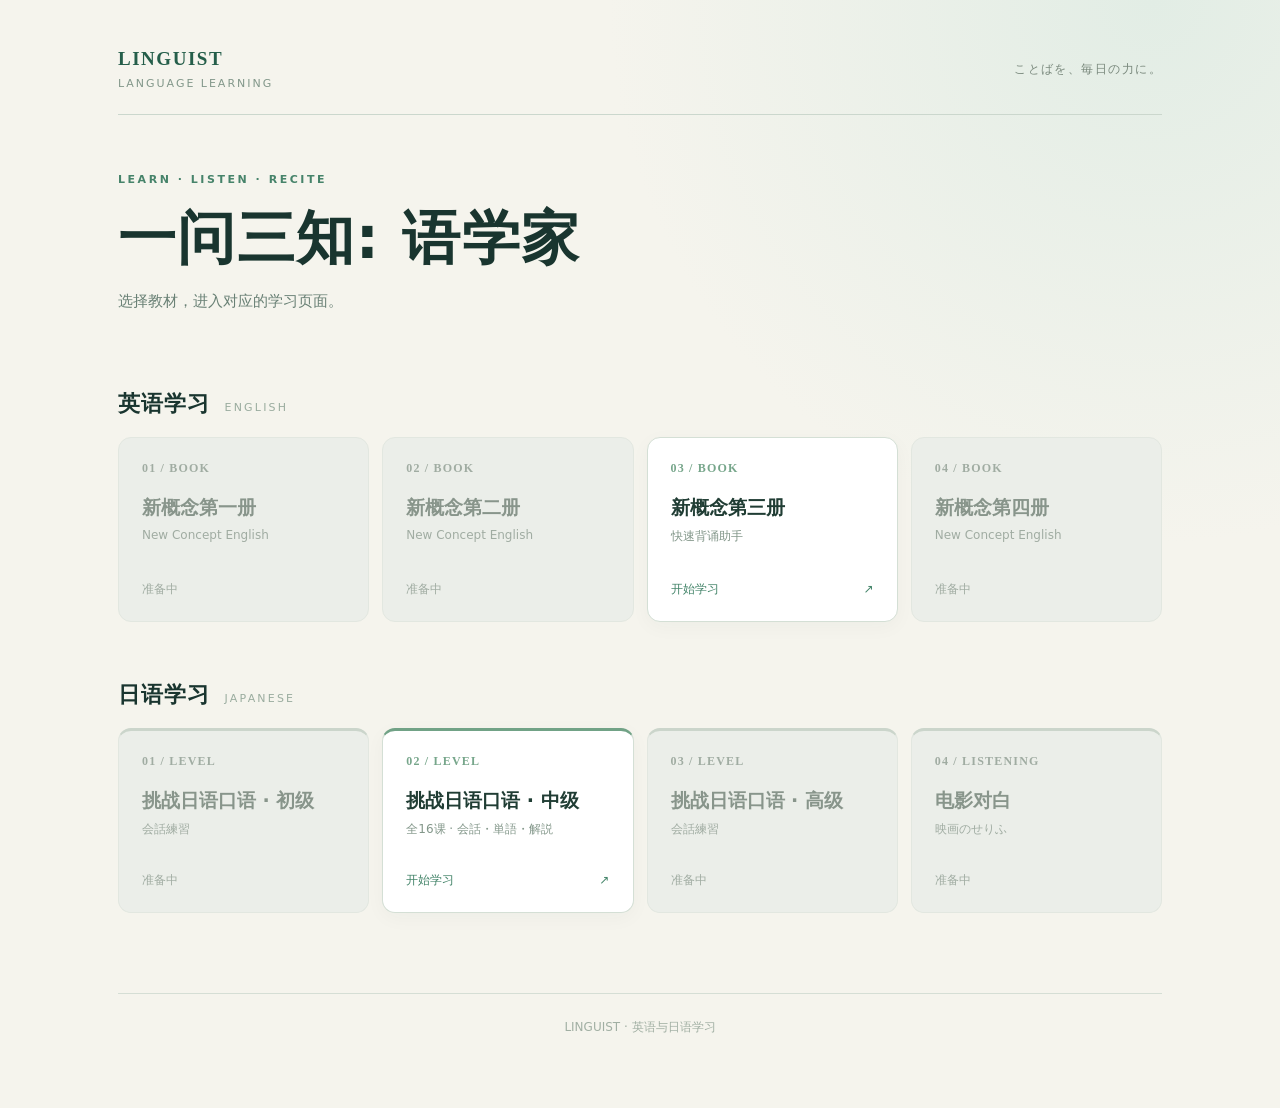
==== index.html @ cd618f9c "Add Japanese intermediate frontend index.html" ====
<!doctype html>
<html lang="zh-CN">
<head>
  <meta charset="utf-8">
  <meta name="viewport" content="width=device-width, initial-scale=1">
  <meta name="color-scheme" content="light">
  <title>一问三知: 语学家</title>
  <style>
    :root{font-family:"Segoe UI","Microsoft YaHei",system-ui,sans-serif;color:#19352f;background:#f5f4ed}
    *{box-sizing:border-box}
    body{margin:0;min-height:100vh;background:radial-gradient(circle at 90% 0%,#e2ede5 0,transparent 34%),#f5f4ed}
    .page{max-width:1100px;margin:auto;padding:48px 28px 72px}
    header{display:flex;justify-content:space-between;align-items:center;gap:20px;border-bottom:1px solid #cbd7cd;padding-bottom:23px}
    .brand{font:700 19px/1.2 Georgia,serif;letter-spacing:.08em;color:#255e4a}
    .brand span{display:block;margin-top:6px;font:500 11px/1.3 system-ui,sans-serif;letter-spacing:.18em;color:#82978a}
    .header-note{color:#7a897d;font-size:12px;letter-spacing:.12em}
    .hero{padding:58px 0 53px}
    .eyebrow{font-size:11px;font-weight:700;letter-spacing:.23em;color:#46836a}
    h1{margin:18px 0 15px;font-size:clamp(34px,5vw,58px);line-height:1.18;letter-spacing:.025em}
    .hero p{margin:0;color:#698075;line-height:1.8;font-size:15px}
    .section{margin-top:21px}
    .section-head{display:flex;align-items:baseline;gap:15px;margin-bottom:18px}
    .section-head h2{margin:0;font-size:22px;letter-spacing:.04em}
    .section-head span{font-size:11px;letter-spacing:.2em;color:#9aac9f}
    .grid{display:grid;grid-template-columns:repeat(4,minmax(0,1fr));gap:13px}
    .card{min-height:185px;padding:23px;border:1px solid #d4dfd5;border-radius:13px;background:#fff;display:flex;flex-direction:column;justify-content:space-between;text-decoration:none;color:#203d34;box-shadow:0 5px 20px rgba(28,69,49,.035)}
    .card .number{font:600 12px/1.2 Georgia,serif;color:#77a68b;letter-spacing:.1em}
    .card h3{font-size:19px;line-height:1.35;margin:20px 0 7px}
    .card .subtitle{font-size:12px;color:#83978a}
    .card .foot{display:flex;justify-content:space-between;align-items:center;font-size:12px;color:#438469}
    a.card{transition:transform .18s,box-shadow .18s,border-color .18s}
    a.card:hover,a.card:focus-visible{transform:translateY(-4px);border-color:#79aa8d;box-shadow:0 13px 30px rgba(28,69,49,.11);outline:none}
    .disabled{background:#ebeee9;border-color:#e2e7e0;color:#88958b;box-shadow:none;cursor:default}
    .disabled .number,.disabled .subtitle,.disabled .foot{color:#a0aca2}
    .japanese{margin-top:58px}
    .japanese .card{border-top:3px solid #71a286}
    .japanese .disabled{border-top-color:#cbd5cb}
    footer{margin-top:80px;border-top:1px solid #d5ded5;padding-top:25px;color:#a1afa3;font-size:12px;text-align:center}
    @media(max-width:850px){.grid{grid-template-columns:repeat(2,minmax(0,1fr))}}
    @media(max-width:520px){.page{padding:28px 18px 44px}.hero{padding:44px 0 34px}.hero p{font-size:14px}.grid{grid-template-columns:1fr}.card{min-height:138px}.section-head h2{font-size:20px}.japanese{margin-top:45px}.header-note{display:none}footer{margin-top:55px}}
  </style>
</head>
<body>
  <div class="page">
    <header><div class="brand">LINGUIST<span>LANGUAGE LEARNING</span></div><div class="header-note">ことばを、毎日の力に。</div></header>
    <main>
      <div class="hero"><div class="eyebrow">LEARN · LISTEN · RECITE</div><h1>一问三知: 语学家</h1><p>选择教材，进入对应的学习页面。</p></div>
      <section class="section" aria-labelledby="english-title">
        <div class="section-head"><h2 id="english-title">英语学习</h2><span>ENGLISH</span></div>
        <div class="grid">
          <div class="card disabled" aria-disabled="true"><div><div class="number">01 / BOOK</div><h3>新概念第一册</h3><div class="subtitle">New Concept English</div></div><div class="foot">准备中</div></div>
          <div class="card disabled" aria-disabled="true"><div><div class="number">02 / BOOK</div><h3>新概念第二册</h3><div class="subtitle">New Concept English</div></div><div class="foot">准备中</div></div>
          <a class="card" href="../Linguist/Engrecite.html" aria-label="打开新概念第三册"><div><div class="number">03 / BOOK</div><h3>新概念第三册</h3><div class="subtitle">快速背诵助手</div></div><div class="foot"><span>开始学习</span><span aria-hidden="true">↗</span></div></a>
          <div class="card disabled" aria-disabled="true"><div><div class="number">04 / BOOK</div><h3>新概念第四册</h3><div class="subtitle">New Concept English</div></div><div class="foot">准备中</div></div>
        </div>
      </section>
      <section class="section japanese" aria-labelledby="japanese-title">
        <div class="section-head"><h2 id="japanese-title">日语学习</h2><span>JAPANESE</span></div>
        <div class="grid">
          <div class="card disabled" aria-disabled="true"><div><div class="number">01 / LEVEL</div><h3>挑战日语口语 · 初级</h3><div class="subtitle">会話練習</div></div><div class="foot">准备中</div></div>
          <a class="card" href="../Linguist/" aria-label="打开挑战日语口语中级"><div><div class="number">02 / LEVEL</div><h3>挑战日语口语 · 中级</h3><div class="subtitle">全16课 · 会話・単語・解説</div></div><div class="foot"><span>开始学习</span><span aria-hidden="true">↗</span></div></a>
          <div class="card disabled" aria-disabled="true"><div><div class="number">03 / LEVEL</div><h3>挑战日语口语 · 高级</h3><div class="subtitle">会話練習</div></div><div class="foot">准备中</div></div>
          <div class="card disabled" aria-disabled="true"><div><div class="number">04 / LISTENING</div><h3>电影对白</h3><div class="subtitle">映画のせりふ</div></div><div class="foot">准备中</div></div>
        </div>
      </section>
    </main>
    <footer>LINGUIST · 英语与日语学习</footer>
  </div>
</body>
</html>
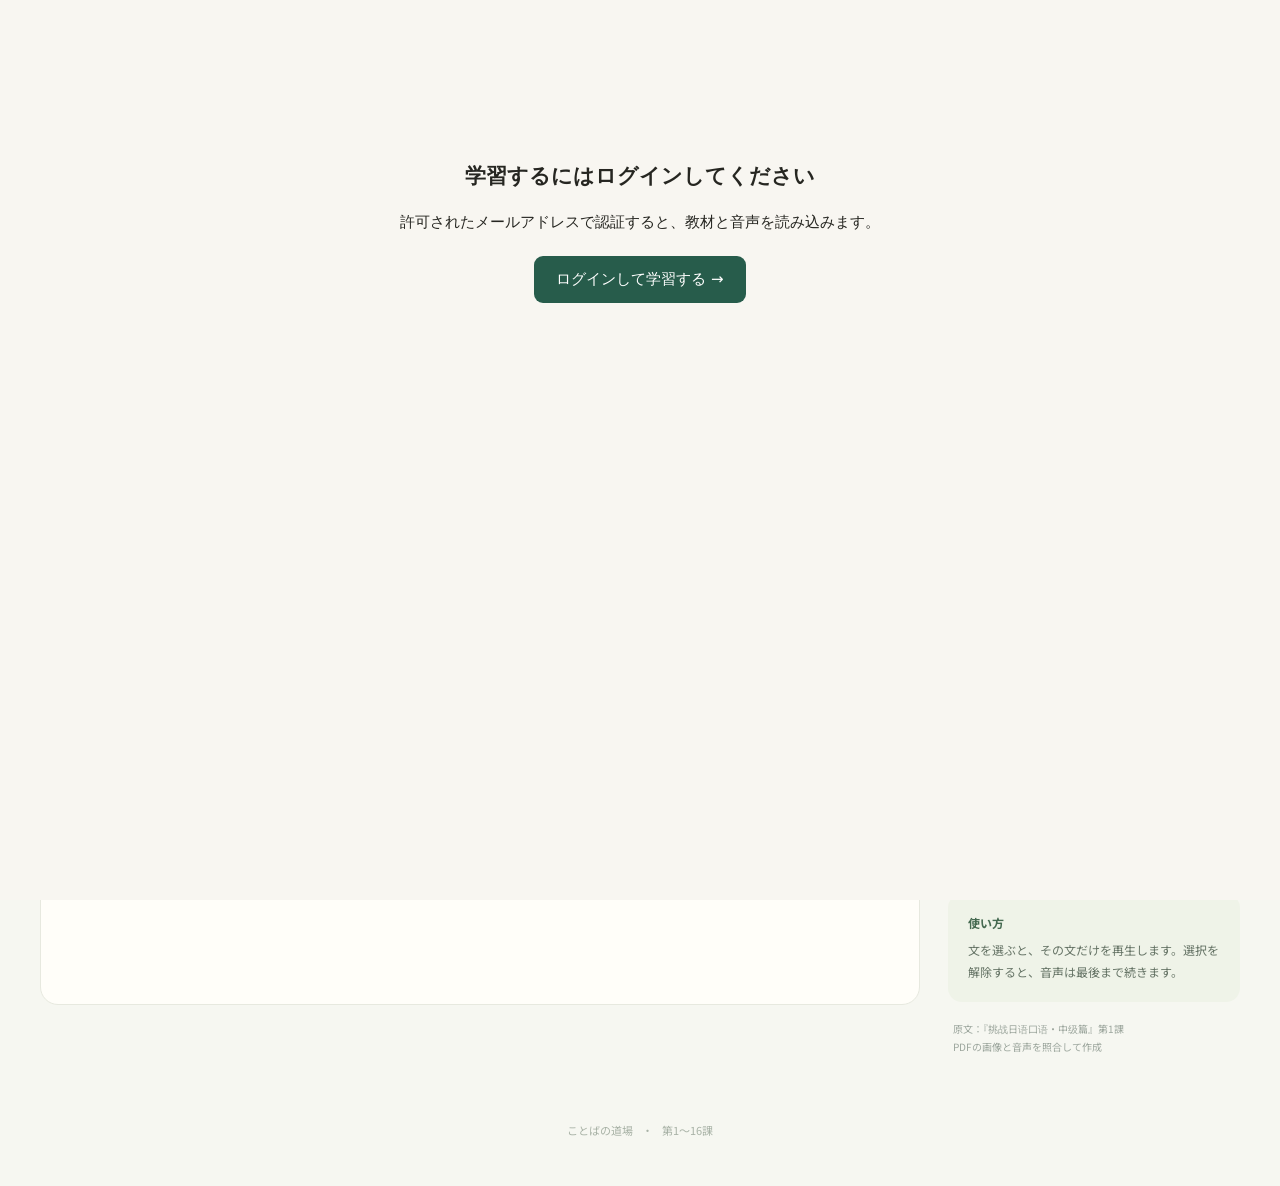
==== commit f37728a6: "Fix Japanese course entry page" ====
--- a/index.html
+++ b/index.html
@@ -1,71 +1,86 @@
 <!doctype html>
-<html lang="zh-CN">
+<html lang="ja">
 <head>
   <meta charset="utf-8">
   <meta name="viewport" content="width=device-width, initial-scale=1">
-  <meta name="color-scheme" content="light">
-  <title>一问三知: 语学家</title>
-  <style>
-    :root{font-family:"Segoe UI","Microsoft YaHei",system-ui,sans-serif;color:#19352f;background:#f5f4ed}
-    *{box-sizing:border-box}
-    body{margin:0;min-height:100vh;background:radial-gradient(circle at 90% 0%,#e2ede5 0,transparent 34%),#f5f4ed}
-    .page{max-width:1100px;margin:auto;padding:48px 28px 72px}
-    header{display:flex;justify-content:space-between;align-items:center;gap:20px;border-bottom:1px solid #cbd7cd;padding-bottom:23px}
-    .brand{font:700 19px/1.2 Georgia,serif;letter-spacing:.08em;color:#255e4a}
-    .brand span{display:block;margin-top:6px;font:500 11px/1.3 system-ui,sans-serif;letter-spacing:.18em;color:#82978a}
-    .header-note{color:#7a897d;font-size:12px;letter-spacing:.12em}
-    .hero{padding:58px 0 53px}
-    .eyebrow{font-size:11px;font-weight:700;letter-spacing:.23em;color:#46836a}
-    h1{margin:18px 0 15px;font-size:clamp(34px,5vw,58px);line-height:1.18;letter-spacing:.025em}
-    .hero p{margin:0;color:#698075;line-height:1.8;font-size:15px}
-    .section{margin-top:21px}
-    .section-head{display:flex;align-items:baseline;gap:15px;margin-bottom:18px}
-    .section-head h2{margin:0;font-size:22px;letter-spacing:.04em}
-    .section-head span{font-size:11px;letter-spacing:.2em;color:#9aac9f}
-    .grid{display:grid;grid-template-columns:repeat(4,minmax(0,1fr));gap:13px}
-    .card{min-height:185px;padding:23px;border:1px solid #d4dfd5;border-radius:13px;background:#fff;display:flex;flex-direction:column;justify-content:space-between;text-decoration:none;color:#203d34;box-shadow:0 5px 20px rgba(28,69,49,.035)}
-    .card .number{font:600 12px/1.2 Georgia,serif;color:#77a68b;letter-spacing:.1em}
-    .card h3{font-size:19px;line-height:1.35;margin:20px 0 7px}
-    .card .subtitle{font-size:12px;color:#83978a}
-    .card .foot{display:flex;justify-content:space-between;align-items:center;font-size:12px;color:#438469}
-    a.card{transition:transform .18s,box-shadow .18s,border-color .18s}
-    a.card:hover,a.card:focus-visible{transform:translateY(-4px);border-color:#79aa8d;box-shadow:0 13px 30px rgba(28,69,49,.11);outline:none}
-    .disabled{background:#ebeee9;border-color:#e2e7e0;color:#88958b;box-shadow:none;cursor:default}
-    .disabled .number,.disabled .subtitle,.disabled .foot{color:#a0aca2}
-    .japanese{margin-top:58px}
-    .japanese .card{border-top:3px solid #71a286}
-    .japanese .disabled{border-top-color:#cbd5cb}
-    footer{margin-top:80px;border-top:1px solid #d5ded5;padding-top:25px;color:#a1afa3;font-size:12px;text-align:center}
-    @media(max-width:850px){.grid{grid-template-columns:repeat(2,minmax(0,1fr))}}
-    @media(max-width:520px){.page{padding:28px 18px 44px}.hero{padding:44px 0 34px}.hero p{font-size:14px}.grid{grid-template-columns:1fr}.card{min-height:138px}.section-head h2{font-size:20px}.japanese{margin-top:45px}.header-note{display:none}footer{margin-top:55px}}
-  </style>
+  <title>ことばの道場｜中級日本語会話</title>
+  <link rel="stylesheet" href="styles.css">
+  <link rel="stylesheet" href="login.css">
 </head>
 <body>
-  <div class="page">
-    <header><div class="brand">LINGUIST<span>LANGUAGE LEARNING</span></div><div class="header-note">ことばを、毎日の力に。</div></header>
-    <main>
-      <div class="hero"><div class="eyebrow">LEARN · LISTEN · RECITE</div><h1>一问三知: 语学家</h1><p>选择教材，进入对应的学习页面。</p></div>
-      <section class="section" aria-labelledby="english-title">
-        <div class="section-head"><h2 id="english-title">英语学习</h2><span>ENGLISH</span></div>
-        <div class="grid">
-          <div class="card disabled" aria-disabled="true"><div><div class="number">01 / BOOK</div><h3>新概念第一册</h3><div class="subtitle">New Concept English</div></div><div class="foot">准备中</div></div>
-          <div class="card disabled" aria-disabled="true"><div><div class="number">02 / BOOK</div><h3>新概念第二册</h3><div class="subtitle">New Concept English</div></div><div class="foot">准备中</div></div>
-          <a class="card" href="../Linguist/Engrecite.html" aria-label="打开新概念第三册"><div><div class="number">03 / BOOK</div><h3>新概念第三册</h3><div class="subtitle">快速背诵助手</div></div><div class="foot"><span>开始学习</span><span aria-hidden="true">↗</span></div></a>
-          <div class="card disabled" aria-disabled="true"><div><div class="number">04 / BOOK</div><h3>新概念第四册</h3><div class="subtitle">New Concept English</div></div><div class="foot">准备中</div></div>
+  <div class="shell">
+    <header class="site-header">
+      <a class="brand" href="#top" aria-label="ことばの道場 トップ">ことばの<span>道場</span><small>日本語会話を、一文ずつ。</small></a>
+      <div class="book-tag">挑戦日本語会話 · 中級篇</div>
+    </header>
+
+    <main id="top">
+      <nav class="lesson-picker" aria-label="課を選ぶ">
+        <label for="lessonSelect">学習する課</label>
+        <button id="previousLesson" class="lesson-step" aria-label="前の課">‹</button>
+        <select id="lessonSelect" aria-label="学習する課"></select>
+        <button id="nextLesson" class="lesson-step" aria-label="次の課">›</button>
+        <span class="lesson-memory">最後に学習した課を自動で開きます</span>
+      </nav>
+      <section class="hero">
+        <div class="eyebrow"><span id="lessonNumber">LESSON 01</span> <span>／</span> 中級</div>
+        <h1 id="lessonTitle">負けず<ruby><em>嫌</em><rt>ぎら</rt></ruby>い</h1>
+        <p>会話を聴いて、読んで、確かめる。<br>一文ずつ、自分のペースで練習しましょう。</p>
+        <div class="hero-meta"><span>会話</span><span id="lessonSpeakers">中尾 × 中村</span><span id="lessonDuration">約2分14秒</span></div>
+      </section>
+
+      <div class="layout">
+        <div class="main-column">
+          <nav class="tabs" aria-label="学習メニュー">
+            <button class="tab active" data-tab="conversation" aria-selected="true">会話</button>
+            <button class="tab" data-tab="words" aria-selected="false">単語</button>
+            <button class="tab" data-tab="notes" aria-selected="false">解説</button>
+            <button class="tab" data-tab="translation" aria-selected="false">翻訳</button>
+          </nav>
+
+          <section class="panel active" id="conversation">
+            <div class="section-head"><div><span class="section-kicker">01 / LISTEN & READ</span><h2>会話</h2></div><p>文を押すと、その部分を再生します。</p></div>
+            <div class="toolbar"><button id="furiganaToggle" class="text-button" aria-pressed="true">ふりがなを隠す</button><button id="showAllTranslations" class="text-button" aria-pressed="false">訳をすべて表示</button></div>
+            <div id="lines" class="lines"></div>
+          </section>
+
+          <section class="panel" id="words">
+            <div class="section-head"><div><span class="section-kicker">02 / VOCABULARY</span><h2>単語</h2></div><p>本文に出てくることば</p></div>
+            <div id="wordList" class="word-list"></div>
+          </section>
+
+          <section class="panel" id="notes">
+            <div class="section-head"><div><span class="section-kicker">03 / LANGUAGE NOTES</span><h2>解説</h2></div><p>会話表現を中国語で説明します。</p></div>
+            <div id="noteList" class="note-list"></div>
+          </section>
+
+          <section class="panel" id="translation">
+            <div class="section-head"><div><span class="section-kicker">04 / CHINESE TRANSLATION</span><h2>翻訳</h2></div><p>会話の中国語訳</p></div>
+            <div id="translationList" class="translation-list"></div>
+          </section>
         </div>
-      </section>
-      <section class="section japanese" aria-labelledby="japanese-title">
-        <div class="section-head"><h2 id="japanese-title">日语学习</h2><span>JAPANESE</span></div>
-        <div class="grid">
-          <div class="card disabled" aria-disabled="true"><div><div class="number">01 / LEVEL</div><h3>挑战日语口语 · 初级</h3><div class="subtitle">会話練習</div></div><div class="foot">准备中</div></div>
-          <a class="card" href="../Linguist/" aria-label="打开挑战日语口语中级"><div><div class="number">02 / LEVEL</div><h3>挑战日语口语 · 中级</h3><div class="subtitle">全16课 · 会話・単語・解説</div></div><div class="foot"><span>开始学习</span><span aria-hidden="true">↗</span></div></a>
-          <div class="card disabled" aria-disabled="true"><div><div class="number">03 / LEVEL</div><h3>挑战日语口语 · 高级</h3><div class="subtitle">会話練習</div></div><div class="foot">准备中</div></div>
-          <div class="card disabled" aria-disabled="true"><div><div class="number">04 / LISTENING</div><h3>电影对白</h3><div class="subtitle">映画のせりふ</div></div><div class="foot">准备中</div></div>
-        </div>
-      </section>
+
+        <aside class="sidebar">
+          <div class="player-card">
+            <div class="player-heading"><span class="player-icon">♪</span><div><small>LESSON AUDIO</small><strong id="audioTitle">第1課 音声</strong></div></div>
+            <div id="nowPlaying" class="now-playing">全体を再生</div>
+            <div class="progress-row"><span id="currentTime">0:00</span><input id="seek" type="range" min="0" max="134" value="0" aria-label="再生位置"><span id="duration">2:14</span></div>
+            <div class="player-actions"><button id="backButton" aria-label="5秒戻る">−5秒</button><button id="playButton" class="play-button" aria-label="再生">▶</button><button id="forwardButton" aria-label="5秒進む">+5秒</button></div>
+            <div class="speed-heading">再生速度</div><div class="speed-options" role="group" aria-label="再生速度"><button data-speed="0.6">0.6×</button><button data-speed="0.8">0.8×</button><button data-speed="1" class="selected">1.0×</button></div>
+            <button id="fullPlayback" class="full-playback">選択を解除して全体を再生 →</button>
+            <audio id="audio" preload="metadata"></audio>
+          </div>
+          <div class="tip-card"><span>使い方</span><p>文を選ぶと、その文だけを再生します。選択を解除すると、音声は最後まで続きます。</p></div>
+          <div class="source-card" id="sourceCard">原文：『挑战日语口语・中级篇』第1課<br>PDFの画像と音声を照合して作成</div>
+        </aside>
+      </div>
     </main>
-    <footer>LINGUIST · 英语与日语学习</footer>
+    <footer>ことばの道場 <span>・</span> 第1〜16課</footer>
   </div>
+  <script src="config.js"></script>
+  <script src="bootstrap.js"></script>
 </body>
 </html>
 
+
+
--- a/styles.css
+++ b/styles.css
@@ -0,0 +1,87 @@
+@import url('https://fonts.googleapis.com/css2?family=Noto+Sans+JP:wght@400;500;600;700&family=Noto+Serif+JP:wght@400;500;600;700&display=swap');
+:root{--ink:#26362f;--muted:#738078;--line:#e7e9df;--paper:#fffef9;--bg:#f6f7f1;--green:#466a51;--accent:#dc7859;--pale:#edf4e9}
+*{box-sizing:border-box}html{scroll-behavior:smooth}body{margin:0;background:var(--bg);color:var(--ink);font-family:'Noto Sans JP','Yu Gothic',Meiryo,sans-serif;font-size:15px}.shell{max-width:1260px;margin:auto;padding:0 30px}.site-header{height:88px;display:flex;align-items:center;justify-content:space-between}.brand{text-decoration:none;color:var(--ink);font-family:'Noto Serif JP',serif;font-size:24px;font-weight:700;letter-spacing:.08em}.brand span{color:var(--green)}.brand small{display:block;font-family:'Noto Sans JP',sans-serif;font-size:10px;font-weight:500;color:var(--muted);letter-spacing:.12em;margin-top:2px}.book-tag{font-size:12px;color:var(--muted);border:1px solid #d8dfd4;padding:8px 13px;border-radius:50px}.hero{position:relative;overflow:hidden;background:#eaf2e8;border-radius:22px;padding:46px 54px 38px;min-height:270px}.hero:after{content:'一';position:absolute;right:45px;top:-70px;font:400 330px 'Noto Serif JP',serif;color:#dce9d9;pointer-events:none}.eyebrow{font-size:12px;font-weight:700;letter-spacing:.2em;color:var(--green)}.eyebrow span{padding:0 12px;color:#9aafa0}.hero h1{position:relative;z-index:1;margin:8px 0 12px;font:700 52px/1.25 'Noto Serif JP',serif;letter-spacing:.08em}.hero h1 em{font-style:normal;color:var(--accent)}.hero p{position:relative;z-index:1;line-height:1.8;color:#5a6b5d;margin:0 0 22px}.hero-meta{position:relative;z-index:1;display:flex;gap:9px}.hero-meta span{font-size:11px;background:#fff9;padding:7px 12px;border-radius:30px;color:var(--green)}.layout{display:grid;grid-template-columns:minmax(0,1fr) 292px;gap:28px;margin-top:28px;align-items:start}.main-column{min-width:0}.tabs{display:flex;background:var(--paper);border:1px solid var(--line);border-radius:14px;padding:6px;gap:4px;margin-bottom:18px}.tab{flex:1;border:0;border-radius:10px;background:transparent;padding:13px 6px;color:#6c786d;font:600 14px 'Noto Sans JP',sans-serif;cursor:pointer}.tab.active{background:var(--green);color:white;box-shadow:0 3px 8px #2d563723}.panel{display:none;background:var(--paper);border:1px solid var(--line);border-radius:18px;padding:29px 31px 35px;min-height:430px}.panel.active{display:block}.section-head{display:flex;justify-content:space-between;align-items:end;gap:12px;border-bottom:1px solid var(--line);padding-bottom:20px}.section-kicker{font-size:10px;font-weight:700;letter-spacing:.16em;color:#9ba99c}.section-head h2{margin:3px 0 0;font:600 28px 'Noto Serif JP',serif}.section-head p{font-size:12px;color:var(--muted);margin:0 0 3px}.toolbar{display:flex;gap:17px;padding:16px 0 6px}.text-button{background:none;border:none;padding:3px 0;color:var(--green);font:600 12px 'Noto Sans JP',sans-serif;cursor:pointer;text-decoration:underline;text-underline-offset:3px}.line{display:grid;grid-template-columns:36px 57px minmax(0,1fr) 74px;gap:8px;padding:17px 3px;border-bottom:1px solid #ebeee9;align-items:start}.line.active{background:#f4f8f0;border-radius:10px;margin:0 -10px;padding-left:13px;padding-right:13px}.line-number{color:#a4aea6;font-size:11px;padding-top:9px;font-variant-numeric:tabular-nums}.speaker{display:inline-block;font-size:12px;font-weight:700;padding:6px 8px;border-radius:6px;margin-top:2px;white-space:nowrap;background:#e8f1e8;color:var(--green)}.speaker.nakamura{background:#f6eae5;color:#b26048}.japanese{font:500 18px/2.1 'Noto Serif JP','Yu Mincho',serif;letter-spacing:.015em;cursor:pointer}.japanese:hover{color:var(--green)}ruby rt{font:500 10px 'Noto Sans JP',sans-serif;color:#8b978d;letter-spacing:0}body.hide-ruby rt{visibility:hidden}.line-translation{display:none;margin:8px 0 0;color:#69766b;line-height:1.8;font-size:14px}.line-translation.visible{display:block}.line-actions{display:flex;flex-direction:column;align-items:end;gap:7px}.icon-button,.reveal-button{border:0;background:transparent;color:var(--green);cursor:pointer;font-size:12px;padding:5px}.icon-button{font-size:18px}.reveal-button{color:#8a978a}.sidebar{position:sticky;top:20px}.player-card{background:#fff;border:1px solid var(--line);border-radius:18px;padding:24px;box-shadow:0 9px 30px #1d44340b}.player-heading{display:flex;gap:12px;align-items:center}.player-icon{display:grid;place-items:center;width:45px;height:45px;border-radius:12px;background:#e9f2e9;color:var(--green);font-size:24px}.player-heading small{display:block;color:#a1aaa1;font-size:9px;letter-spacing:.16em;font-weight:700}.player-heading strong{font-size:16px}.now-playing{font:600 13px 'Noto Serif JP',serif;color:var(--green);margin-top:26px;min-height:23px}.progress-row{display:flex;align-items:center;gap:9px;color:#919b92;font-size:10px;font-variant-numeric:tabular-nums;margin-top:9px}.progress-row input{min-width:0;flex:1;accent-color:var(--green);height:4px}.player-actions{display:flex;align-items:center;justify-content:center;gap:18px;margin:18px 0 26px}.player-actions button{border:0;background:none;color:var(--green);font-size:12px;cursor:pointer}.player-actions .play-button{width:52px;height:52px;border-radius:50%;background:var(--green);color:white;font-size:18px;box-shadow:0 7px 15px #466a5140}.speed-heading{border-top:1px solid var(--line);padding-top:20px;font-size:12px;font-weight:700}.speed-options{display:flex;gap:7px;margin-top:10px}.speed-options button{flex:1;border:1px solid #dfe5db;border-radius:8px;background:#fafbf8;padding:8px 0;color:#68786a;cursor:pointer}.speed-options button.selected{background:var(--pale);border-color:#b5d2ba;color:var(--green);font-weight:700}.full-playback{width:100%;border:0;background:none;margin-top:19px;color:var(--green);font-size:11px;font-weight:700;text-align:left;cursor:pointer}.tip-card{background:#eff3e8;border-radius:14px;padding:20px;margin-top:16px;color:#667466}.tip-card span{display:block;font-size:12px;font-weight:700;color:var(--green);margin-bottom:8px}.tip-card p{font-size:12px;line-height:1.8;margin:0}.source-card{font-size:10px;line-height:1.8;color:#9ca69d;margin:18px 5px}.word-list{display:grid;grid-template-columns:1fr 1fr;gap:10px;margin-top:23px}.word-item{border:1px solid var(--line);border-radius:11px;padding:14px 16px;background:#fff}.word-item strong{display:block;font:600 17px 'Noto Serif JP',serif}.word-item small{color:var(--green);font-size:12px}.word-item p{margin:7px 0 0;color:#6c776d;font-size:13px;line-height:1.5}.note-list{margin-top:12px}.note{border-bottom:1px solid var(--line);padding:18px 3px}.note h3{font:600 16px/1.7 'Noto Serif JP',serif;margin:0 0 6px}.note p{margin:0;color:#5c6b60;line-height:1.9;font-size:14px}.note .note-index{display:inline-block;color:#a7b0a7;font:600 12px 'Noto Sans JP',sans-serif;width:29px}.translation-list{margin-top:20px}.translation-item{display:grid;grid-template-columns:55px 1fr;gap:12px;padding:13px 0;border-bottom:1px solid var(--line)}.translation-item strong{font-size:12px;color:var(--green)}.translation-item p{margin:0;line-height:1.85;color:#4f5c51}footer{text-align:center;padding:48px 0;color:#a8b2a6;font-size:11px}footer span{padding:0 7px}@media(max-width:850px){.layout{grid-template-columns:1fr}.sidebar{position:static;grid-row:1}.player-card{max-width:none}.tip-card,.source-card{display:none}}@media(max-width:570px){.shell{padding:0 14px}.site-header{height:70px}.brand{font-size:20px}.book-tag{font-size:10px;padding:6px 8px}.hero{padding:33px 26px;min-height:240px}.hero h1{font-size:40px}.hero:after{right:-50px}.panel{padding:22px 17px}.section-head{align-items:start;flex-direction:column}.line{grid-template-columns:23px 48px minmax(0,1fr);gap:5px}.line-actions{grid-column:3;flex-direction:row;justify-content:flex-end}.japanese{font-size:16px}.speaker{font-size:11px;padding:5px}.word-list{grid-template-columns:1fr}}
+@media(max-width:570px){.hero h1{font-size:34px;white-space:nowrap;letter-spacing:0}.hero h1 rt{font-size:9px}.speaker rt{font-size:7px}}
+@media(max-width:400px){.book-tag{display:none}.hero-meta{gap:4px}.hero-meta span{font-size:10px;padding:6px 8px;white-space:nowrap}}
+
+/* Mobile layout is selected by available width, including narrow desktop windows. */
+.lesson-picker{display:flex;align-items:center;gap:10px;margin:0 0 17px;padding:12px 16px;background:var(--paper);border:1px solid var(--line);border-radius:14px}
+.lesson-picker label{font-size:13px;font-weight:700;color:var(--green);white-space:nowrap}
+.lesson-picker select{min-width:200px;max-width:100%;flex:0 1 300px;border:1px solid #d8dfd4;border-radius:9px;background:#fff;padding:10px 12px;color:var(--ink);font:600 14px 'Noto Sans JP',sans-serif}
+.lesson-step{width:38px;height:38px;flex:none;border:1px solid #d8dfd4;border-radius:9px;background:#fff;color:var(--green);font-size:24px;line-height:1;cursor:pointer}
+.lesson-step:disabled{opacity:.4;cursor:default}
+.lesson-memory{margin-left:auto;font-size:11px;color:var(--muted)}
+.line{grid-template-columns:36px 92px minmax(0,1fr) 74px}
+.translation-item{grid-template-columns:90px 1fr}
+@media(max-width:640px){
+  body{overflow-x:hidden}
+  button{touch-action:manipulation}
+  .shell{padding:0 14px 205px}
+  .lesson-picker{gap:5px;padding:9px;margin-bottom:11px}
+  .lesson-picker label{font-size:11px;margin-right:2px}
+  .lesson-picker select{min-width:0;flex:1;padding:9px 4px;font-size:12px}
+  .lesson-step{width:32px;height:36px;font-size:21px}
+  .lesson-memory{display:none}
+  .site-header{height:64px}
+  .brand{font-size:20px;white-space:nowrap}
+  .brand small{font-size:9px}
+  .book-tag{display:none}
+  .hero{min-height:0;padding:25px 23px 24px;border-radius:18px}
+  .hero:after{font-size:240px;top:-48px;right:-38px}
+  .hero h1{font-size:clamp(29px,8vw,40px);white-space:normal;overflow-wrap:anywhere;letter-spacing:0;margin:11px 0}
+  .hero h1 rt{font-size:9px}
+  .hero p{font-size:12px;line-height:1.75;margin-bottom:16px}
+  .hero-meta{gap:5px;flex-wrap:wrap}
+  .hero-meta span{font-size:10px;padding:6px 9px;white-space:nowrap}
+  .layout{display:block;margin-top:15px}
+  .tabs{position:sticky;top:0;z-index:12;margin-bottom:12px;padding:5px;border-radius:12px;box-shadow:0 4px 14px #26362f13}
+  .tab{min-height:45px;font-size:13px;padding:8px 2px}
+  .panel{min-height:0;padding:23px 17px 28px;border-radius:15px}
+  .section-head{gap:4px;padding-bottom:15px}
+  .section-head h2{font-size:25px}
+  .section-head p{font-size:11px}
+  .toolbar{gap:14px;flex-wrap:wrap;padding:9px 0 2px}
+  .text-button{min-height:39px;font-size:12px}
+  .line{grid-template-columns:26px minmax(0,1fr) auto;grid-template-rows:auto auto;gap:6px 8px;padding:15px 1px}
+  .translation-item{grid-template-columns:72px 1fr}
+  .line-number{grid-column:1;grid-row:1;padding-top:12px}
+  .speaker{grid-column:2;grid-row:1;justify-self:start;margin-top:0;font-size:11px;padding:7px 9px}
+  .speaker rt{font-size:7px}
+  .line-body{grid-column:1/-1;grid-row:2;min-width:0}
+  .japanese{font-size:17px;line-height:2.15;overflow-wrap:anywhere}
+  .line-translation{font-size:13px;line-height:1.8;margin-top:10px}
+  .line-actions{grid-column:3;grid-row:1;flex-direction:row;gap:2px;align-items:center}
+  .icon-button,.reveal-button{min-height:40px;padding:7px 6px}
+  .icon-button{min-width:34px;font-size:17px}
+  .reveal-button{min-width:60px;font-size:11px}
+  .line.active{margin:0 -8px;padding-left:9px;padding-right:9px}
+  .word-list{grid-template-columns:1fr}
+  .sidebar{position:fixed;inset:auto 0 0;z-index:30;padding:8px 10px calc(8px + env(safe-area-inset-bottom));background:#f6f7f1ed;backdrop-filter:blur(12px);box-shadow:0 -5px 24px #26362f18}
+  .player-card{display:grid;grid-template-columns:minmax(0,1fr) auto;grid-template-areas:'heading actions' 'now actions' 'progress progress' 'speed speed' 'full full';gap:2px 8px;padding:9px 12px;border-radius:14px;box-shadow:none}
+  .player-heading{grid-area:heading;gap:7px;min-width:0}
+  .player-heading small{display:none}
+  .player-heading strong{font-size:12px;white-space:nowrap}
+  .player-icon{width:31px;height:31px;border-radius:8px;font-size:18px;flex:none}
+  .now-playing{grid-area:now;min-width:0;min-height:0;margin:0 0 2px;font-size:10px;overflow:hidden;text-overflow:ellipsis;white-space:nowrap}
+  .progress-row{grid-area:progress;min-height:24px;margin:0}
+  .progress-row input{height:20px}
+  .player-actions{grid-area:actions;gap:2px;margin:0;align-self:center}
+  .player-actions button{min-width:29px;min-height:37px;font-size:10px}
+  .player-actions .play-button{width:42px;height:42px;min-width:42px;min-height:42px;font-size:16px;box-shadow:none}
+  .speed-heading{display:none}
+  .speed-options{grid-area:speed;gap:6px;margin:0}
+  .speed-options button{min-height:31px;padding:4px 0;font-size:11px}
+  .full-playback{grid-area:full;min-height:27px;margin:0;font-size:10px}
+  .tip-card,.source-card{display:none}
+  footer{padding:30px 0}
+}
+
+@media(max-width:640px) and (max-height:490px){
+  .shell{padding-bottom:30px}
+  .layout{display:flex;flex-direction:column}
+  .sidebar{order:-1;width:100%}
+  .sidebar{position:static;padding:0;background:none;box-shadow:none;backdrop-filter:none;margin-bottom:14px}
+  .player-card{display:block}
+  .speed-heading{display:block}
+}
+
--- a/login.css
+++ b/login.css
@@ -0,0 +1,6 @@
+.login-notice{display:none;position:fixed;inset:0;z-index:1000;background:#f8f6f1;color:#262621;padding:18vh 24px 24px;text-align:center;font-family:system-ui,sans-serif}
+.login-notice.visible{display:block}
+.login-notice strong{font-size:1.3rem}
+.login-notice p{margin:20px auto;max-width:32rem;line-height:1.7}
+.login-notice a{display:inline-block;padding:14px 22px;background:#275c4b;color:white;border-radius:9px;text-decoration:none}
+
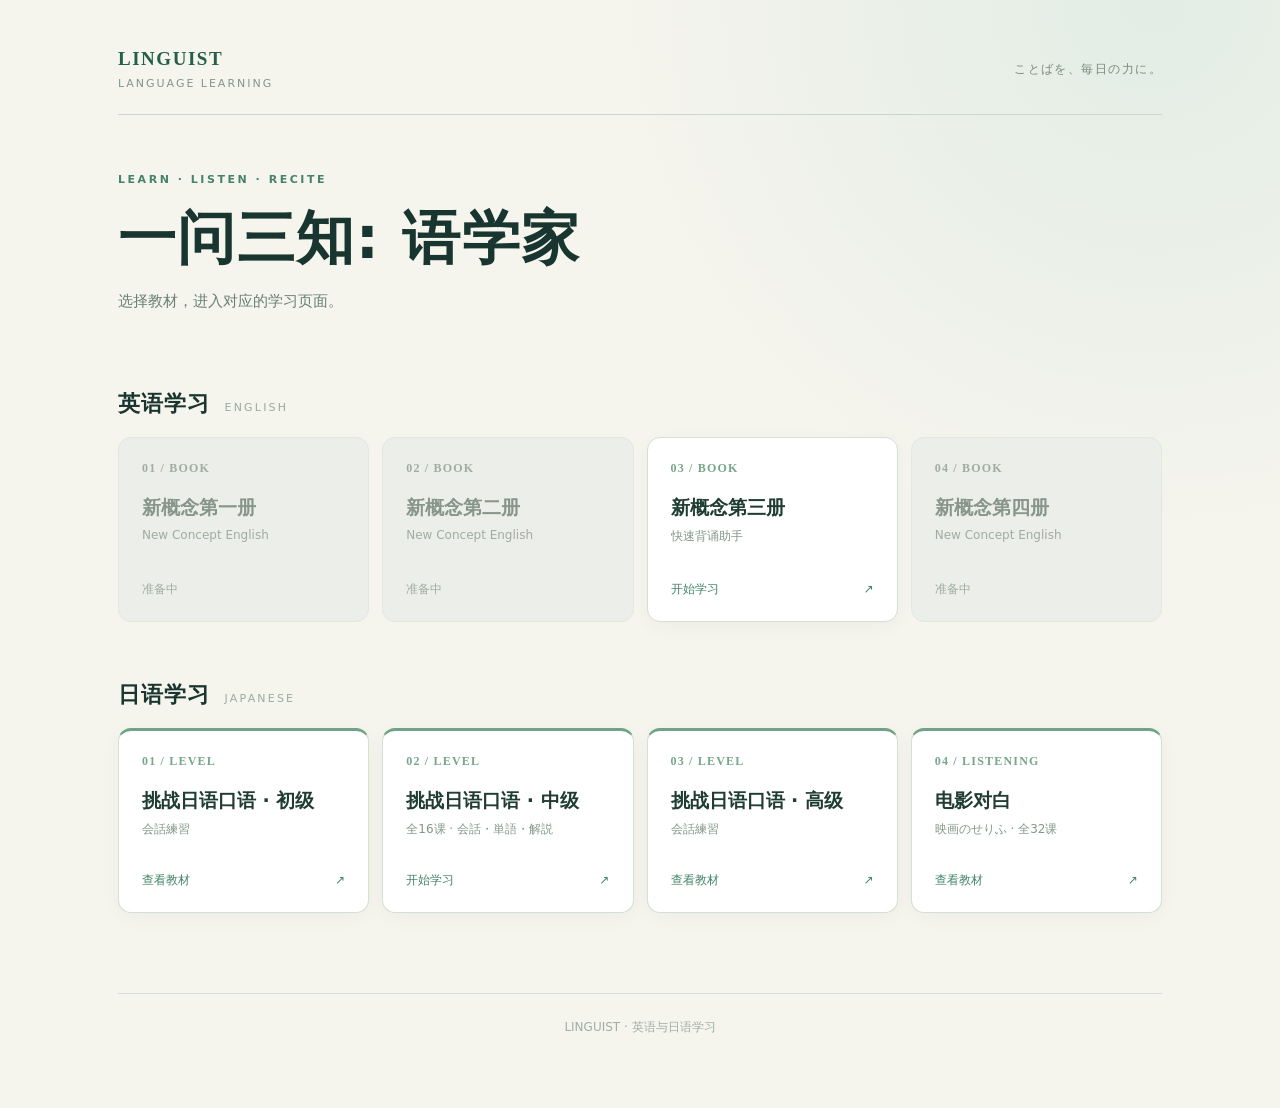
==== commit da3c2ebd: "Make Linguist home a course selector and add movie dialogue reader" ====
--- a/index.html
+++ b/index.html
@@ -1,86 +1,71 @@
 <!doctype html>
-<html lang="ja">
+<html lang="zh-CN">
 <head>
   <meta charset="utf-8">
   <meta name="viewport" content="width=device-width, initial-scale=1">
-  <title>ことばの道場｜中級日本語会話</title>
-  <link rel="stylesheet" href="styles.css">
-  <link rel="stylesheet" href="login.css">
+  <meta name="color-scheme" content="light">
+  <title>一问三知: 语学家</title>
+  <style>
+    :root{font-family:"Segoe UI","Microsoft YaHei",system-ui,sans-serif;color:#19352f;background:#f5f4ed}
+    *{box-sizing:border-box}
+    body{margin:0;min-height:100vh;background:radial-gradient(circle at 90% 0%,#e2ede5 0,transparent 34%),#f5f4ed}
+    .page{max-width:1100px;margin:auto;padding:48px 28px 72px}
+    header{display:flex;justify-content:space-between;align-items:center;gap:20px;border-bottom:1px solid #cbd7cd;padding-bottom:23px}
+    .brand{font:700 19px/1.2 Georgia,serif;letter-spacing:.08em;color:#255e4a}
+    .brand span{display:block;margin-top:6px;font:500 11px/1.3 system-ui,sans-serif;letter-spacing:.18em;color:#82978a}
+    .header-note{color:#7a897d;font-size:12px;letter-spacing:.12em}
+    .hero{padding:58px 0 53px}
+    .eyebrow{font-size:11px;font-weight:700;letter-spacing:.23em;color:#46836a}
+    h1{margin:18px 0 15px;font-size:clamp(34px,5vw,58px);line-height:1.18;letter-spacing:.025em}
+    .hero p{margin:0;color:#698075;line-height:1.8;font-size:15px}
+    .section{margin-top:21px}
+    .section-head{display:flex;align-items:baseline;gap:15px;margin-bottom:18px}
+    .section-head h2{margin:0;font-size:22px;letter-spacing:.04em}
+    .section-head span{font-size:11px;letter-spacing:.2em;color:#9aac9f}
+    .grid{display:grid;grid-template-columns:repeat(4,minmax(0,1fr));gap:13px}
+    .card{min-height:185px;padding:23px;border:1px solid #d4dfd5;border-radius:13px;background:#fff;display:flex;flex-direction:column;justify-content:space-between;text-decoration:none;color:#203d34;box-shadow:0 5px 20px rgba(28,69,49,.035)}
+    .card .number{font:600 12px/1.2 Georgia,serif;color:#77a68b;letter-spacing:.1em}
+    .card h3{font-size:19px;line-height:1.35;margin:20px 0 7px}
+    .card .subtitle{font-size:12px;color:#83978a}
+    .card .foot{display:flex;justify-content:space-between;align-items:center;font-size:12px;color:#438469}
+    a.card{transition:transform .18s,box-shadow .18s,border-color .18s}
+    a.card:hover,a.card:focus-visible{transform:translateY(-4px);border-color:#79aa8d;box-shadow:0 13px 30px rgba(28,69,49,.11);outline:none}
+    .disabled{background:#ebeee9;border-color:#e2e7e0;color:#88958b;box-shadow:none;cursor:default}
+    .disabled .number,.disabled .subtitle,.disabled .foot{color:#a0aca2}
+    .japanese{margin-top:58px}
+    .japanese .card{border-top:3px solid #71a286}
+    .japanese .disabled{border-top-color:#cbd5cb}
+    footer{margin-top:80px;border-top:1px solid #d5ded5;padding-top:25px;color:#a1afa3;font-size:12px;text-align:center}
+    @media(max-width:850px){.grid{grid-template-columns:repeat(2,minmax(0,1fr))}}
+    @media(max-width:520px){.page{padding:28px 18px 44px}.hero{padding:44px 0 34px}.hero p{font-size:14px}.grid{grid-template-columns:1fr}.card{min-height:138px}.section-head h2{font-size:20px}.japanese{margin-top:45px}.header-note{display:none}footer{margin-top:55px}}
+  </style>
 </head>
 <body>
-  <div class="shell">
-    <header class="site-header">
-      <a class="brand" href="#top" aria-label="ことばの道場 トップ">ことばの<span>道場</span><small>日本語会話を、一文ずつ。</small></a>
-      <div class="book-tag">挑戦日本語会話 · 中級篇</div>
-    </header>
-
-    <main id="top">
-      <nav class="lesson-picker" aria-label="課を選ぶ">
-        <label for="lessonSelect">学習する課</label>
-        <button id="previousLesson" class="lesson-step" aria-label="前の課">‹</button>
-        <select id="lessonSelect" aria-label="学習する課"></select>
-        <button id="nextLesson" class="lesson-step" aria-label="次の課">›</button>
-        <span class="lesson-memory">最後に学習した課を自動で開きます</span>
-      </nav>
-      <section class="hero">
-        <div class="eyebrow"><span id="lessonNumber">LESSON 01</span> <span>／</span> 中級</div>
-        <h1 id="lessonTitle">負けず<ruby><em>嫌</em><rt>ぎら</rt></ruby>い</h1>
-        <p>会話を聴いて、読んで、確かめる。<br>一文ずつ、自分のペースで練習しましょう。</p>
-        <div class="hero-meta"><span>会話</span><span id="lessonSpeakers">中尾 × 中村</span><span id="lessonDuration">約2分14秒</span></div>
+  <div class="page">
+    <header><div class="brand">LINGUIST<span>LANGUAGE LEARNING</span></div><div class="header-note">ことばを、毎日の力に。</div></header>
+    <main>
+      <div class="hero"><div class="eyebrow">LEARN · LISTEN · RECITE</div><h1>一问三知: 语学家</h1><p>选择教材，进入对应的学习页面。</p></div>
+      <section class="section" aria-labelledby="english-title">
+        <div class="section-head"><h2 id="english-title">英语学习</h2><span>ENGLISH</span></div>
+        <div class="grid">
+          <div class="card disabled" aria-disabled="true"><div><div class="number">01 / BOOK</div><h3>新概念第一册</h3><div class="subtitle">New Concept English</div></div><div class="foot">准备中</div></div>
+          <div class="card disabled" aria-disabled="true"><div><div class="number">02 / BOOK</div><h3>新概念第二册</h3><div class="subtitle">New Concept English</div></div><div class="foot">准备中</div></div>
+          <a class="card" href="Engrecite.html" aria-label="打开新概念第三册"><div><div class="number">03 / BOOK</div><h3>新概念第三册</h3><div class="subtitle">快速背诵助手</div></div><div class="foot"><span>开始学习</span><span aria-hidden="true">↗</span></div></a>
+          <div class="card disabled" aria-disabled="true"><div><div class="number">04 / BOOK</div><h3>新概念第四册</h3><div class="subtitle">New Concept English</div></div><div class="foot">准备中</div></div>
+        </div>
       </section>
-
-      <div class="layout">
-        <div class="main-column">
-          <nav class="tabs" aria-label="学習メニュー">
-            <button class="tab active" data-tab="conversation" aria-selected="true">会話</button>
-            <button class="tab" data-tab="words" aria-selected="false">単語</button>
-            <button class="tab" data-tab="notes" aria-selected="false">解説</button>
-            <button class="tab" data-tab="translation" aria-selected="false">翻訳</button>
-          </nav>
-
-          <section class="panel active" id="conversation">
-            <div class="section-head"><div><span class="section-kicker">01 / LISTEN & READ</span><h2>会話</h2></div><p>文を押すと、その部分を再生します。</p></div>
-            <div class="toolbar"><button id="furiganaToggle" class="text-button" aria-pressed="true">ふりがなを隠す</button><button id="showAllTranslations" class="text-button" aria-pressed="false">訳をすべて表示</button></div>
-            <div id="lines" class="lines"></div>
-          </section>
-
-          <section class="panel" id="words">
-            <div class="section-head"><div><span class="section-kicker">02 / VOCABULARY</span><h2>単語</h2></div><p>本文に出てくることば</p></div>
-            <div id="wordList" class="word-list"></div>
-          </section>
-
-          <section class="panel" id="notes">
-            <div class="section-head"><div><span class="section-kicker">03 / LANGUAGE NOTES</span><h2>解説</h2></div><p>会話表現を中国語で説明します。</p></div>
-            <div id="noteList" class="note-list"></div>
-          </section>
-
-          <section class="panel" id="translation">
-            <div class="section-head"><div><span class="section-kicker">04 / CHINESE TRANSLATION</span><h2>翻訳</h2></div><p>会話の中国語訳</p></div>
-            <div id="translationList" class="translation-list"></div>
-          </section>
+      <section class="section japanese" aria-labelledby="japanese-title">
+        <div class="section-head"><h2 id="japanese-title">日语学习</h2><span>JAPANESE</span></div>
+        <div class="grid">
+          <a class="card" href="Japan1.html" aria-label="打开挑战日语口语初级"><div><div class="number">01 / LEVEL</div><h3>挑战日语口语 · 初级</h3><div class="subtitle">会話練習</div></div><div class="foot"><span>查看教材</span><span aria-hidden="true">↗</span></div></a>
+          <a class="card" href="Japan2.html" aria-label="打开挑战日语口语中级"><div><div class="number">02 / LEVEL</div><h3>挑战日语口语 · 中级</h3><div class="subtitle">全16课 · 会話・単語・解説</div></div><div class="foot"><span>开始学习</span><span aria-hidden="true">↗</span></div></a>
+          <a class="card" href="Japan3.html" aria-label="打开挑战日语口语高级"><div><div class="number">03 / LEVEL</div><h3>挑战日语口语 · 高级</h3><div class="subtitle">会話練習</div></div><div class="foot"><span>查看教材</span><span aria-hidden="true">↗</span></div></a>
+          <a class="card" href="Japan4.html" aria-label="打开挑战日语口语电影对白"><div><div class="number">04 / LISTENING</div><h3>电影对白</h3><div class="subtitle">映画のせりふ · 全32课</div></div><div class="foot"><span>查看教材</span><span aria-hidden="true">↗</span></div></a>
         </div>
-
-        <aside class="sidebar">
-          <div class="player-card">
-            <div class="player-heading"><span class="player-icon">♪</span><div><small>LESSON AUDIO</small><strong id="audioTitle">第1課 音声</strong></div></div>
-            <div id="nowPlaying" class="now-playing">全体を再生</div>
-            <div class="progress-row"><span id="currentTime">0:00</span><input id="seek" type="range" min="0" max="134" value="0" aria-label="再生位置"><span id="duration">2:14</span></div>
-            <div class="player-actions"><button id="backButton" aria-label="5秒戻る">−5秒</button><button id="playButton" class="play-button" aria-label="再生">▶</button><button id="forwardButton" aria-label="5秒進む">+5秒</button></div>
-            <div class="speed-heading">再生速度</div><div class="speed-options" role="group" aria-label="再生速度"><button data-speed="0.6">0.6×</button><button data-speed="0.8">0.8×</button><button data-speed="1" class="selected">1.0×</button></div>
-            <button id="fullPlayback" class="full-playback">選択を解除して全体を再生 →</button>
-            <audio id="audio" preload="metadata"></audio>
-          </div>
-          <div class="tip-card"><span>使い方</span><p>文を選ぶと、その文だけを再生します。選択を解除すると、音声は最後まで続きます。</p></div>
-          <div class="source-card" id="sourceCard">原文：『挑战日语口语・中级篇』第1課<br>PDFの画像と音声を照合して作成</div>
-        </aside>
-      </div>
+      </section>
     </main>
-    <footer>ことばの道場 <span>・</span> 第1〜16課</footer>
+    <footer>LINGUIST · 英语与日语学习</footer>
   </div>
-  <script src="config.js"></script>
-  <script src="bootstrap.js"></script>
 </body>
 </html>
 
-
-
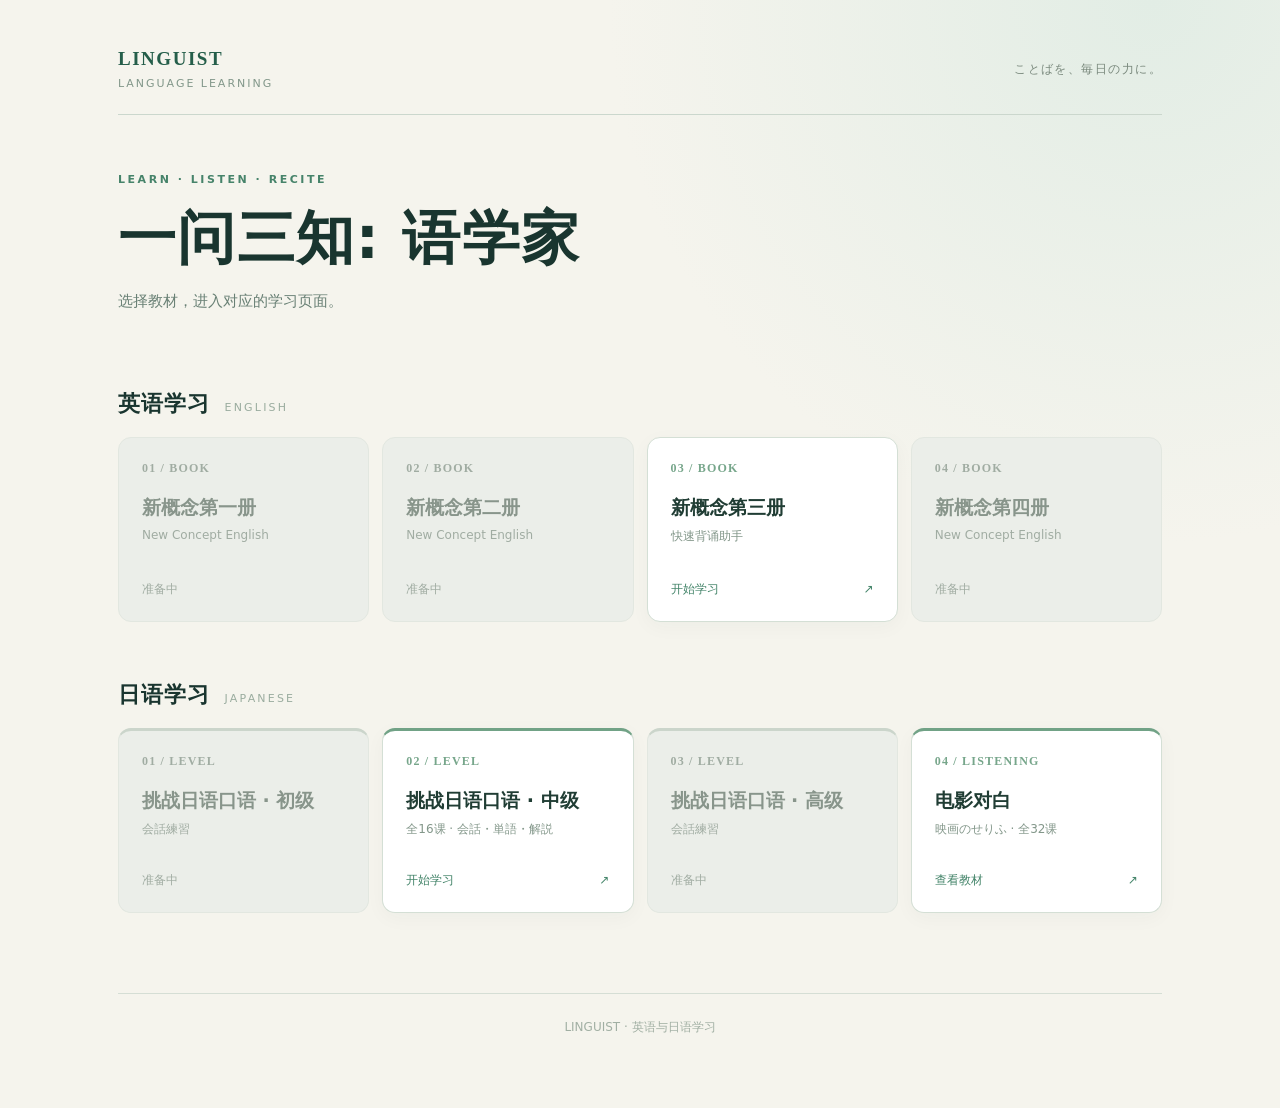
==== commit 2bfe8360: "Add four NCE recitation pages backed by NAS API" ====
--- a/index.html
+++ b/index.html
@@ -50,16 +50,16 @@
         <div class="grid">
           <div class="card disabled" aria-disabled="true"><div><div class="number">01 / BOOK</div><h3>新概念第一册</h3><div class="subtitle">New Concept English</div></div><div class="foot">准备中</div></div>
           <div class="card disabled" aria-disabled="true"><div><div class="number">02 / BOOK</div><h3>新概念第二册</h3><div class="subtitle">New Concept English</div></div><div class="foot">准备中</div></div>
-          <a class="card" href="Engrecite.html" aria-label="打开新概念第三册"><div><div class="number">03 / BOOK</div><h3>新概念第三册</h3><div class="subtitle">快速背诵助手</div></div><div class="foot"><span>开始学习</span><span aria-hidden="true">↗</span></div></a>
+          <a class="card" href="NCE3.html" aria-label="打开新概念第三册"><div><div class="number">03 / BOOK</div><h3>新概念第三册</h3><div class="subtitle">快速背诵助手</div></div><div class="foot"><span>开始学习</span><span aria-hidden="true">↗</span></div></a>
           <div class="card disabled" aria-disabled="true"><div><div class="number">04 / BOOK</div><h3>新概念第四册</h3><div class="subtitle">New Concept English</div></div><div class="foot">准备中</div></div>
         </div>
       </section>
       <section class="section japanese" aria-labelledby="japanese-title">
         <div class="section-head"><h2 id="japanese-title">日语学习</h2><span>JAPANESE</span></div>
         <div class="grid">
-          <a class="card" href="Japan1.html" aria-label="打开挑战日语口语初级"><div><div class="number">01 / LEVEL</div><h3>挑战日语口语 · 初级</h3><div class="subtitle">会話練習</div></div><div class="foot"><span>查看教材</span><span aria-hidden="true">↗</span></div></a>
+          <div class="card disabled" aria-disabled="true"><div><div class="number">01 / LEVEL</div><h3>挑战日语口语 · 初级</h3><div class="subtitle">会話練習</div></div><div class="foot">准备中</div></div>
           <a class="card" href="Japan2.html" aria-label="打开挑战日语口语中级"><div><div class="number">02 / LEVEL</div><h3>挑战日语口语 · 中级</h3><div class="subtitle">全16课 · 会話・単語・解説</div></div><div class="foot"><span>开始学习</span><span aria-hidden="true">↗</span></div></a>
-          <a class="card" href="Japan3.html" aria-label="打开挑战日语口语高级"><div><div class="number">03 / LEVEL</div><h3>挑战日语口语 · 高级</h3><div class="subtitle">会話練習</div></div><div class="foot"><span>查看教材</span><span aria-hidden="true">↗</span></div></a>
+          <div class="card disabled" aria-disabled="true"><div><div class="number">03 / LEVEL</div><h3>挑战日语口语 · 高级</h3><div class="subtitle">会話練習</div></div><div class="foot">准备中</div></div>
           <a class="card" href="Japan4.html" aria-label="打开挑战日语口语电影对白"><div><div class="number">04 / LISTENING</div><h3>电影对白</h3><div class="subtitle">映画のせりふ · 全32课</div></div><div class="foot"><span>查看教材</span><span aria-hidden="true">↗</span></div></a>
         </div>
       </section>
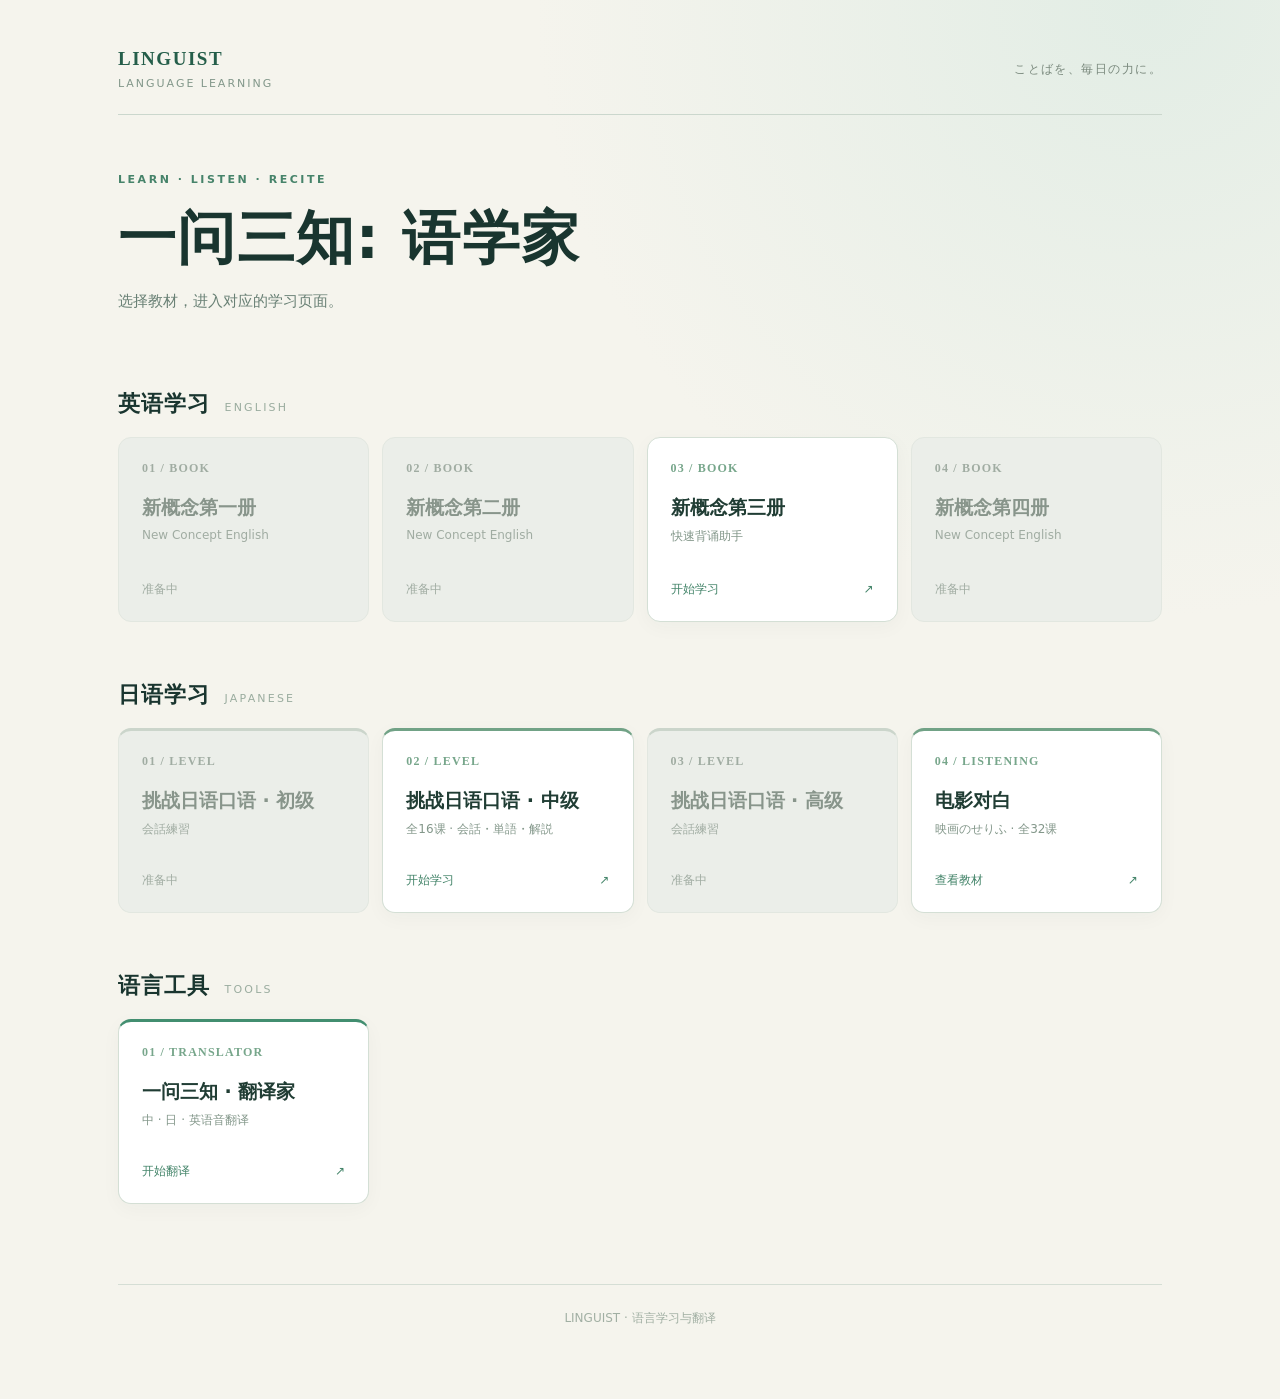
==== commit b6b24880: "Add contextual translator page" ====
--- a/index.html
+++ b/index.html
@@ -35,6 +35,8 @@
     .japanese{margin-top:58px}
     .japanese .card{border-top:3px solid #71a286}
     .japanese .disabled{border-top-color:#cbd5cb}
+    .tools{margin-top:58px}
+    .tools .card{border-top:3px solid #428e70}
     footer{margin-top:80px;border-top:1px solid #d5ded5;padding-top:25px;color:#a1afa3;font-size:12px;text-align:center}
     @media(max-width:850px){.grid{grid-template-columns:repeat(2,minmax(0,1fr))}}
     @media(max-width:520px){.page{padding:28px 18px 44px}.hero{padding:44px 0 34px}.hero p{font-size:14px}.grid{grid-template-columns:1fr}.card{min-height:138px}.section-head h2{font-size:20px}.japanese{margin-top:45px}.header-note{display:none}footer{margin-top:55px}}
@@ -63,9 +65,16 @@
           <a class="card" href="Japan4.html" aria-label="打开挑战日语口语电影对白"><div><div class="number">04 / LISTENING</div><h3>电影对白</h3><div class="subtitle">映画のせりふ · 全32课</div></div><div class="foot"><span>查看教材</span><span aria-hidden="true">↗</span></div></a>
         </div>
       </section>
+      <section class="section tools" aria-labelledby="tools-title">
+        <div class="section-head"><h2 id="tools-title">语言工具</h2><span>TOOLS</span></div>
+        <div class="grid">
+          <a class="card" href="translator/" aria-label="打开一问三知翻译家"><div><div class="number">01 / TRANSLATOR</div><h3>一问三知 · 翻译家</h3><div class="subtitle">中 · 日 · 英语音翻译</div></div><div class="foot"><span>开始翻译</span><span aria-hidden="true">↗</span></div></a>
+        </div>
+      </section>
     </main>
-    <footer>LINGUIST · 英语与日语学习</footer>
+    <footer>LINGUIST · 语言学习与翻译</footer>
   </div>
 </body>
 </html>
 
+
